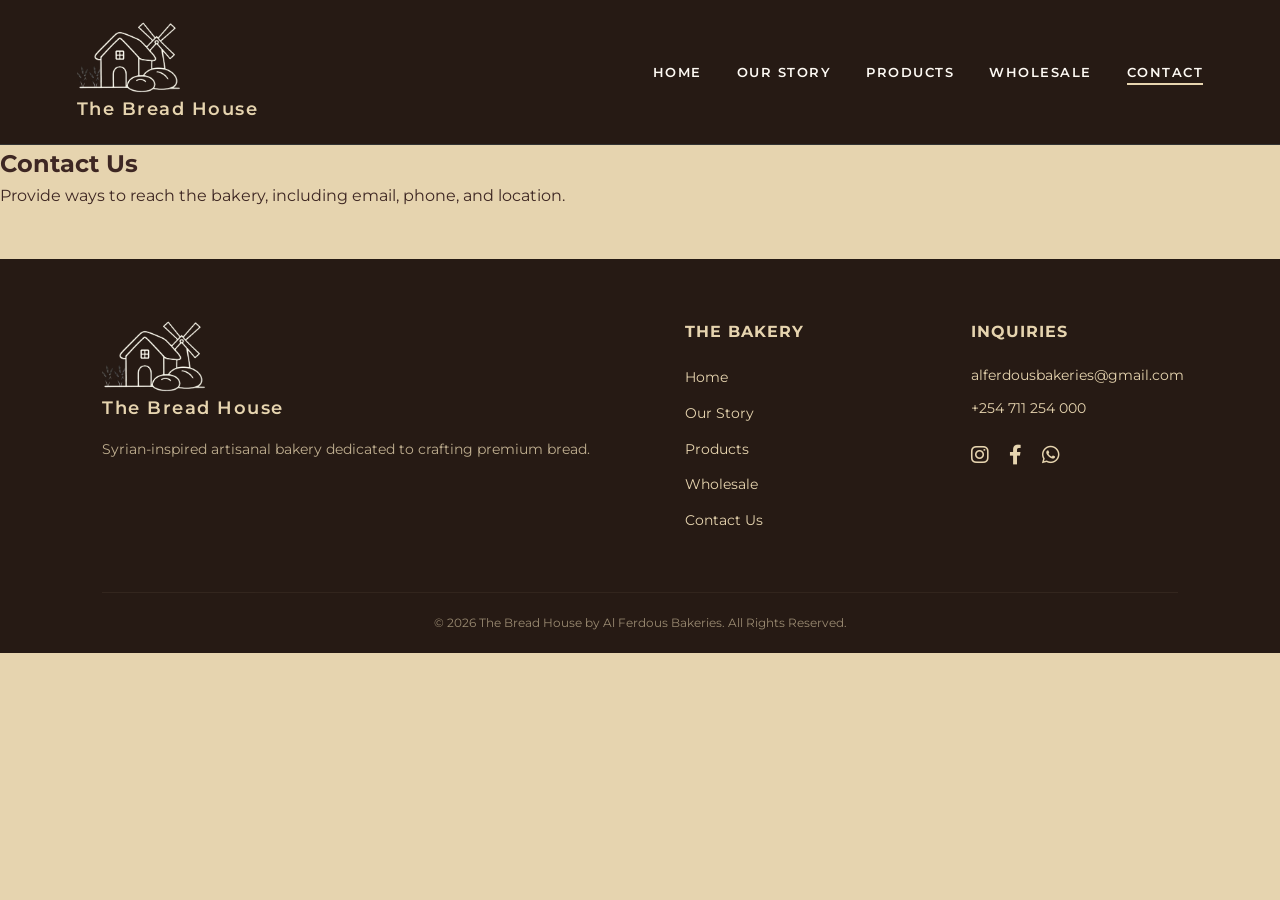
==== contact.html @ 0fb6fc6d "added the other pages" ====
<!DOCTYPE html>
<html lang="en">
<head>
    <meta charset="UTF-8">
    <meta name="viewport" content="width=device-width, initial-scale=1.0">
    <title>The Bread House | Contact</title>
    <link rel="icon" type="image/png" href="img/main-logo.png">
    <link rel="stylesheet" href="https://cdnjs.cloudflare.com/ajax/libs/font-awesome/6.0.0/css/all.min.css">
    <link rel="stylesheet" href="style.css">
</head>
<body>

    <header>
        <nav class="navbar">
            <a href="index.html" class="logo-link">
            <div class="logo-container">
                <img src="img/main-logo.png" alt="The Bread House Logo">
                <span class="brand-title">The Bread House</span>
            </div>
            </a>
            <ul class="nav-links">
                <li><a href="index.html">Home</a></li>
                <li><a href="story.html">Our Story</a></li>
                <li><a href="products.html">Products</a></li>
                <li><a href="wholesale.html">Wholesale</a></li>
                <li><a href="contact.html" class="active">Contact</a></li>
            </ul>
        </nav>
    </header>

    <main>
        <section class="page-hero">
            <h1>Contact Us</h1>
            <p>Provide ways to reach the bakery, including email, phone, and location.</p>
        </section>
    </main>

<footer>
    <div class="footer-container">
        <div class="footer-brand">
            <a href="index.html" class="logo-link">
                <div class="logo-container">
                    <img src="img/main-logo.png" alt="The Bread House Logo">
                    <span class="brand-title">The Bread House</span>
                </div>
            </a>
            <p>Syrian-inspired artisanal bakery dedicated to crafting premium bread.</p>
        </div>

       <div class="footer-right-group">
            <div class="footer-links">
                <h4>The Bakery</h4>
                <ul>
                    <li><a href="index.html">Home</a></li>
                    <li><a href="story.html">Our Story</a></li>
                    <li><a href="products.html">Products</a></li>
                    <li><a href="wholesale.html">Wholesale</a></li>
                    <li><a href="contact.html">Contact Us</a></li>
                </ul>
            </div>


        <div class="footer-contact">
                <h4>Inquiries</h4>
                <p><a href="mailto:alferdousbakeries@gmail.com" class="footer-link">alferdousbakeries@gmail.com</a></p>
                <p><a href="tel:+254711254000" class="footer-link">+254 711 254 000</a></p>
                
                <div class="social-icons">
                    <a href="#" class="social-icon"><i class="fab fa-instagram"></i></a>
                    <a href="#" class="social-icon"><i class="fab fa-facebook-f"></i></a>
                    <a href="https://wa.me/254711254000" class="social-icon"><i class="fab fa-whatsapp"></i></a>
                </div>
        </div>
</div>
    </div>
    <div class="footer-bottom">
        <p>&copy; 2026 The Bread House by Al Ferdous Bakeries. All Rights Reserved.</p>
    </div>
</footer>
</body>
</html>
---- style.css ----
@font-face {
    font-family: 'Montserrat';
    src: url('fonts/Montserrat-Regular.ttf') format('truetype');
    font-weight: 400;
}

@font-face {
    font-family: 'Montserrat';
    src: url('fonts/Montserrat-SemiBold.ttf') format('truetype');
    font-weight: 600;
}

@font-face {
    font-family: 'Montserrat';
    src: url('fonts/Montserrat-Bold.ttf') format('truetype');
    font-weight: 700;
}
* {
    margin: 0;
    padding: 0;
    box-sizing: border-box;
}

body {
    font-family: 'Montserrat', sans-serif;
    /* Light beige background from the profile  */
    background-color: #e6d4af; 
    /* Deep brown text for a premium look */
    color: #3E2723; 
    line-height: 1.6;
}


header {
    background-color: #261a14; 
    border-bottom: 1px solid #333; 
    position: sticky;
    top: 0;
    z-index: 1000;
}
.navbar {
    display: flex;
    justify-content: space-between;
    align-items: center;
    padding: 20px 6%; /* Added more padding for a "premium" feel */
    max-width: 1400px;
    margin: 0 auto;
}


.logo-container img {
    height: 75px;
    width: auto;
    display: block;
}
.logo-link {
    text-decoration: none;
}

.brand-title {
    color: #e6d4af; /* Using your accurate beige color */
    font-family: 'Montserrat', sans-serif;
    font-weight: 600;
    font-size: 18px;
    letter-spacing: 1.5px;
    text-decoration: none;
}

.nav-links {
    list-style: none;
    display: flex;
    gap: 35px; /* Wide gap between links */
}

.nav-links a {
    text-decoration: none;
    /* Changed to light beige for contrast against the dark brown */
    color: #FDF9F3; 
    font-size: 12.5px;
    font-weight: 600; 
    text-transform: uppercase;
    letter-spacing: 1.5px;
    transition: all 0.3s ease;
    position: relative;
}

.nav-links a:hover {
    color: #e6d4af; 
}
.nav-links a.active::after {
    content: '';
    position: absolute;
    width: 100%;
    height: 2px;
    background-color: #e6d4af;
    bottom: -5px;
    left: 0;
}

footer {
    background-color: #261a14; 
    color: #e6d4af; 
    padding: 60px 8% 20px;
    margin-top: 50px;
}

.footer-container {
    display: flex;
    justify-content: space-between;
    flex-wrap: wrap;
    gap: 40px;
    max-width: 1400px;
    margin: 0 auto;
}

.footer-brand {
    flex: 1;
    min-width: 250px;
}

.footer-brand p {
    margin-top: 15px;
    font-size: 14px;
    opacity: 0.8;
}

.footer-links, .footer-contact {
    flex: 1;
    min-width: 200px;
}

.footer-links h4, .footer-contact h4 {
    margin-bottom: 20px;
    text-transform: uppercase;
    letter-spacing: 1px;
    font-size: 16px;
}

.footer-links ul {
    list-style: none;
}

.footer-links li {
    margin-bottom: 10px;
}

.footer-links a {
    color: #e6d4af;
    text-decoration: none;
    font-size: 14px;
    transition: color 0.3s ease;
}

.footer-links a:hover {
    color: #ffffff;
}

.footer-contact p {
    font-size: 14px;
    margin-bottom: 10px;
}

.footer-bottom {
    text-align: center;
    margin-top: 50px;
    padding-top: 20px;
    border-top: 1px solid rgba(230, 212, 175, 0.1);
    font-size: 12px;
    opacity: 0.6;
}
.footer-link {
    color: #e6d4af;
    text-decoration: none;
    transition: opacity 0.3s ease;
}

.footer-link:hover {
    opacity: 0.7;
}
.social-icons {
    display: flex;
    flex-direction: row; /* Vertical list looks cleaner in this footer */
    gap: 10px;
}

/* Footer Layout */
.footer-container {
    display: flex;
    justify-content: space-between; /* Pushes brand left and group right */
    align-items: flex-start;
    max-width: 1400px;
    margin: 0 auto;
}

.footer-right-group {
    display: flex;
    gap: 80px; /* Space between Bakery links and Inquiries */
    text-align: left;
}

/* The Hover Slide Effect for Bakery Links */
.footer-links li a {
    display: inline-block; /* Required for transform to work */
    transition: all 0.3s ease;
    color: #e6d4af;
    text-decoration: none;
}

.footer-links li a:hover {
    color: #ffffff;
    transform: translateX(8px); /* The posh slide effect */
}

/* Social Icons Styling */
.social-icons {
    display: flex;
    gap: 20px;
    margin-top: 20px;
}

.social-icon {
    color: #e6d4af;
    font-size: 20px; /* Makes icons look premium */
    transition: transform 0.3s ease, color 0.3s ease;
}

.social-icon:hover {
    color: #ffffff;
    transform: translateY(-5px); /* Icons pop upward slightly */
}

/* Remove default link styles for brand */
.logo-link {
    text-decoration: none;
}
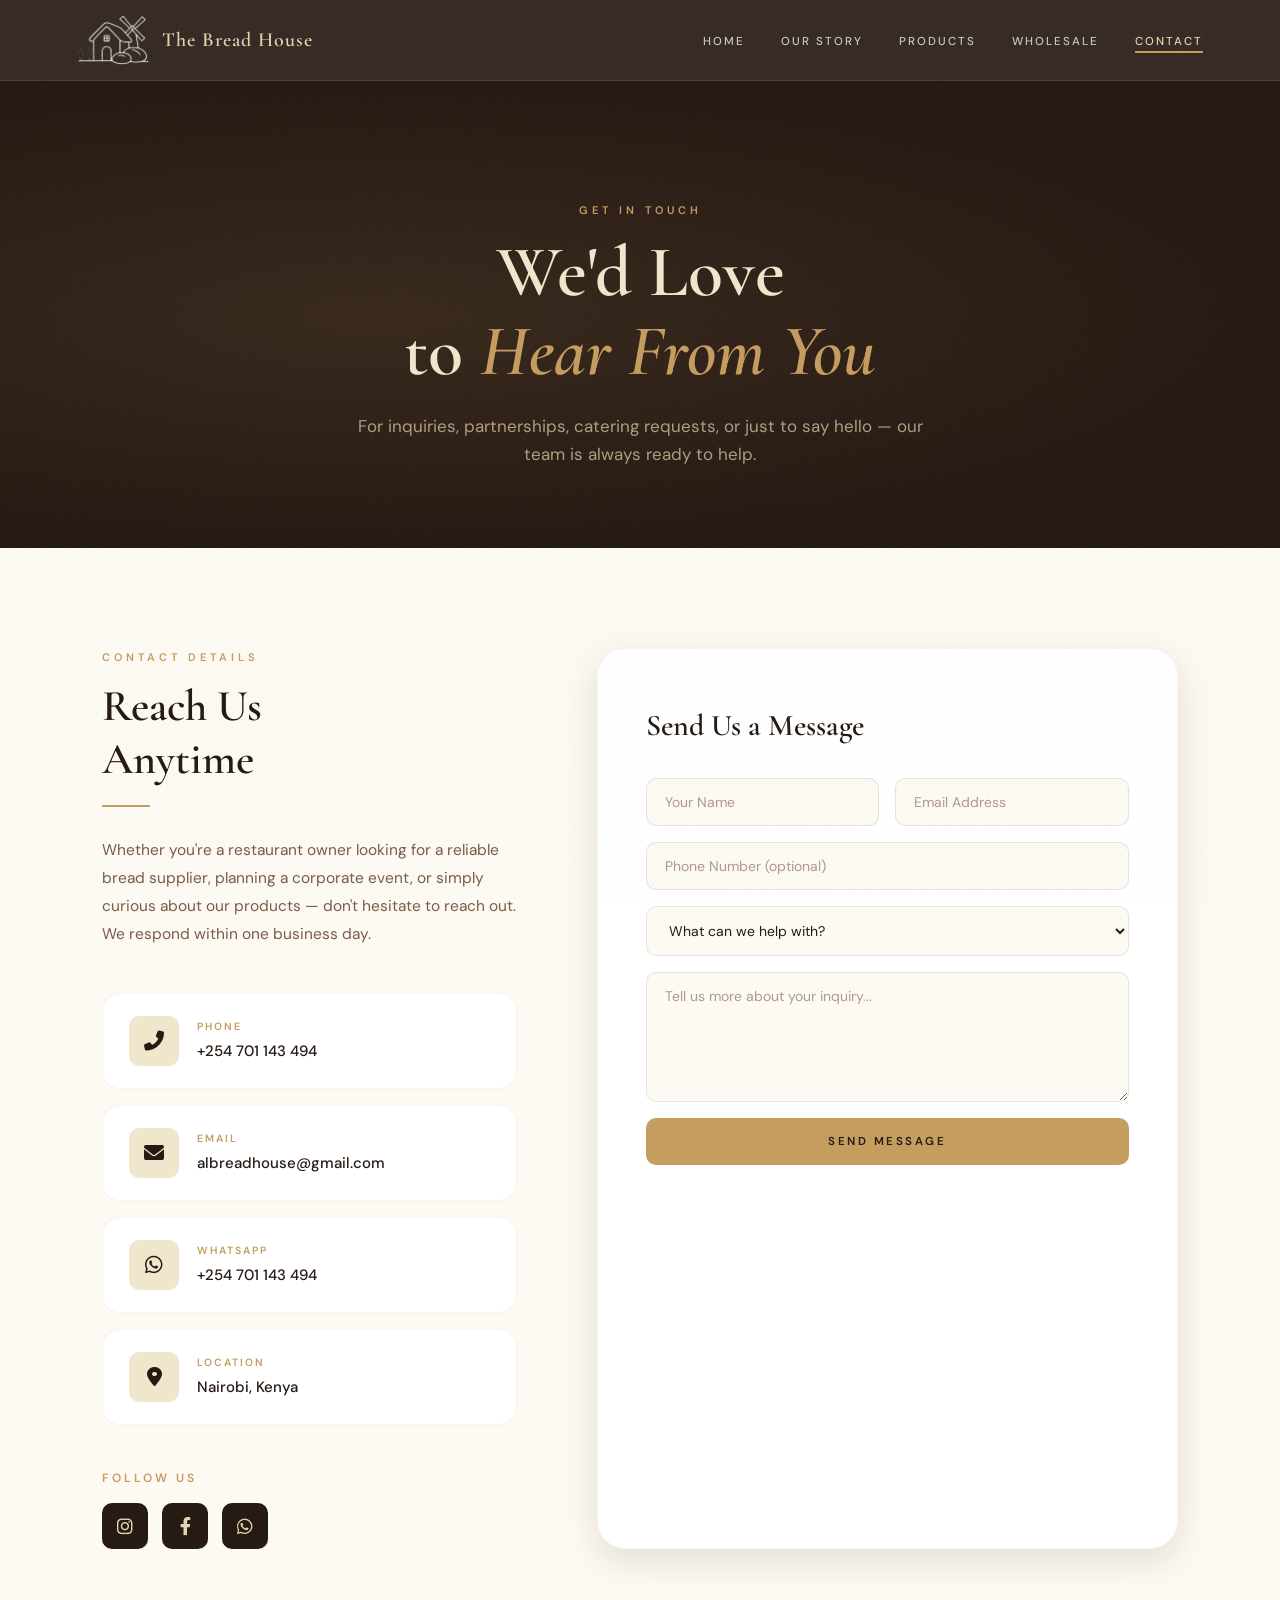
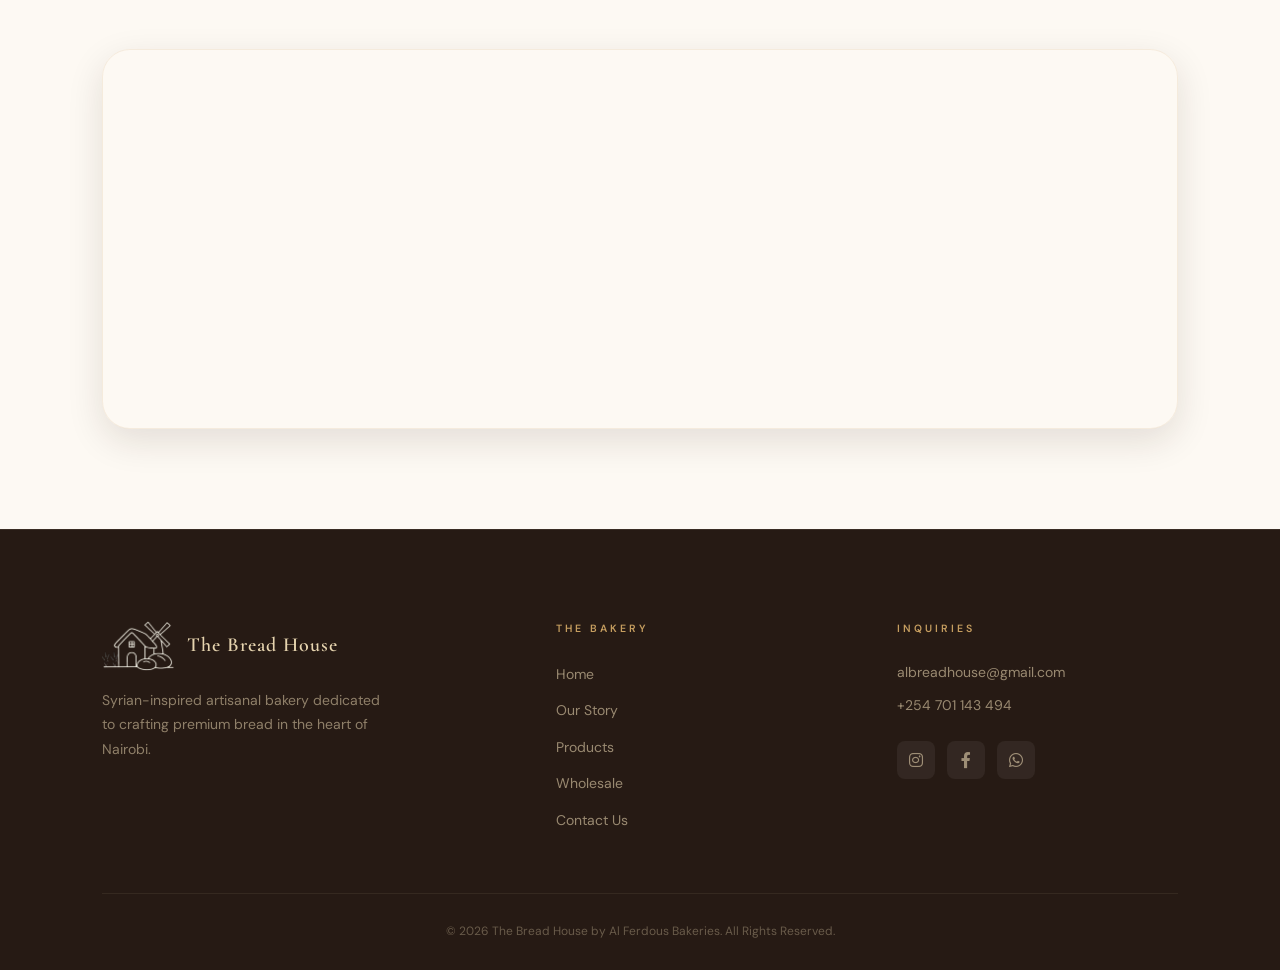
==== commit 8ab7bcae: "changed whole design of the project" ====
--- a/contact.html
+++ b/contact.html
@@ -1,81 +1,188 @@
 <!DOCTYPE html>
 <html lang="en">
 <head>
-    <meta charset="UTF-8">
-    <meta name="viewport" content="width=device-width, initial-scale=1.0">
-    <title>The Bread House | Contact</title>
-    <link rel="icon" type="image/png" href="img/main-logo.png">
-    <link rel="stylesheet" href="https://cdnjs.cloudflare.com/ajax/libs/font-awesome/6.0.0/css/all.min.css">
-    <link rel="stylesheet" href="style.css">
+  <meta charset="UTF-8">
+  <meta name="viewport" content="width=device-width, initial-scale=1.0">
+  <title>The Bread House | Contact</title>
+  <link rel="icon" type="image/png" href="img/main-logo.png">
+  <link rel="stylesheet" href="https://cdnjs.cloudflare.com/ajax/libs/font-awesome/6.0.0/css/all.min.css">
+  <link rel="stylesheet" href="style.css">
 </head>
 <body>
 
-    <header>
-        <nav class="navbar">
-            <a href="index.html" class="logo-link">
-            <div class="logo-container">
-                <img src="img/main-logo.png" alt="The Bread House Logo">
-                <span class="brand-title">The Bread House</span>
-            </div>
-            </a>
-            <ul class="nav-links">
-                <li><a href="index.html">Home</a></li>
-                <li><a href="story.html">Our Story</a></li>
-                <li><a href="products.html">Products</a></li>
-                <li><a href="wholesale.html">Wholesale</a></li>
-                <li><a href="contact.html" class="active">Contact</a></li>
-            </ul>
-        </nav>
-    </header>
+<header>
+  <nav class="navbar">
+    <a href="index.html" class="logo-link">
+      <div class="logo-container">
+        <img src="img/main-logo.png" alt="The Bread House Logo">
+        <span class="brand-title">The Bread House</span>
+      </div>
+    </a>
+    <ul class="nav-links">
+      <li><a href="index.html">Home</a></li>
+      <li><a href="story.html">Our Story</a></li>
+      <li><a href="products.html">Products</a></li>
+      <li><a href="wholesale.html">Wholesale</a></li>
+      <li><a href="contact.html" class="active">Contact</a></li>
+    </ul>
+    <button class="hamburger" id="hamburger" aria-label="Menu">
+      <span></span><span></span><span></span>
+    </button>
+  </nav>
+  <nav class="mobile-nav" id="mobileNav">
+    <a href="index.html">Home</a>
+    <a href="story.html">Our Story</a>
+    <a href="products.html">Products</a>
+    <a href="wholesale.html">Wholesale</a>
+    <a href="contact.html">Contact</a>
+  </nav>
+</header>
 
-    <main>
-        <section class="page-hero">
-            <h1>Contact Us</h1>
-            <p>Provide ways to reach the bakery, including email, phone, and location.</p>
-        </section>
-    </main>
+<main>
+
+<!-- HERO -->
+<section class="page-hero">
+  <span class="label">Get in Touch</span>
+  <h1>We'd Love<br>to <em style="font-style:italic; color:var(--gold);">Hear From You</em></h1>
+  <p>For inquiries, partnerships, catering requests, or just to say hello — our team is always ready to help.</p>
+</section>
+
+<!-- CONTACT GRID -->
+<section class="contact-grid">
+  <div class="contact-grid-inner">
+
+    <!-- LEFT: Info -->
+    <div class="contact-info">
+      <span class="label">Contact Details</span>
+      <h2 class="section-heading" style="font-size:clamp(32px,4vw,44px);">Reach Us<br>Anytime</h2>
+      <div class="divider"></div>
+      <p>Whether you're a restaurant owner looking for a reliable bread supplier, planning a corporate event, or simply curious about our products — don't hesitate to reach out. We respond within one business day.</p>
+
+      <div class="contact-cards">
+        <a href="tel:+254701143494" class="contact-card">
+          <div class="contact-card-icon"><i class="fas fa-phone-alt"></i></div>
+          <div class="contact-card-info">
+            <span>Phone</span>
+            <strong>+254 701 143 494</strong>
+          </div>
+        </a>
+        <a href="mailto:albreadhouse@gmail.com" class="contact-card">
+          <div class="contact-card-icon"><i class="fas fa-envelope"></i></div>
+          <div class="contact-card-info">
+            <span>Email</span>
+            <strong>albreadhouse@gmail.com</strong>
+          </div>
+        </a>
+        <a href="https://wa.me/254701143494" class="contact-card" target="_blank" rel="noopener">
+          <div class="contact-card-icon"><i class="fab fa-whatsapp"></i></div>
+          <div class="contact-card-info">
+            <span>WhatsApp</span>
+            <strong>+254 701 143 494</strong>
+          </div>
+        </a>
+        <div class="contact-card" style="cursor:default;">
+          <div class="contact-card-icon"><i class="fas fa-map-marker-alt"></i></div>
+          <div class="contact-card-info">
+            <span>Location</span>
+            <strong>Nairobi, Kenya</strong>
+          </div>
+        </div>
+      </div>
+
+      <div>
+        <p style="font-size:12px; text-transform:uppercase; letter-spacing:3px; color:var(--gold); font-weight:600; margin-bottom:14px;">Follow Us</p>
+        <div class="social-row">
+          <a href="#" class="social-btn" aria-label="Instagram"><i class="fab fa-instagram"></i></a>
+          <a href="#" class="social-btn" aria-label="Facebook"><i class="fab fa-facebook-f"></i></a>
+          <a href="https://wa.me/254701143494" class="social-btn" aria-label="WhatsApp"><i class="fab fa-whatsapp"></i></a>
+        </div>
+      </div>
+    </div>
+
+    <!-- RIGHT: Form -->
+    <div class="contact-form-wrap">
+      <h3>Send Us a Message</h3>
+      <form class="contact-form" onsubmit="return false;">
+        <div class="form-row">
+          <input type="text" placeholder="Your Name" required>
+          <input type="email" placeholder="Email Address" required>
+        </div>
+        <input type="tel" placeholder="Phone Number (optional)">
+        <select>
+          <option value="" disabled selected>What can we help with?</option>
+          <option>General Inquiry</option>
+          <option>Wholesale / B2B Partnership</option>
+          <option>Catering / Events</option>
+          <option>Product Information</option>
+          <option>Other</option>
+        </select>
+        <textarea placeholder="Tell us more about your inquiry..." rows="5" required></textarea>
+        <button type="submit" class="btn-primary">Send Message</button>
+      </form>
+    </div>
+
+  </div>
+</section>
+
+<!-- MAP -->
+<div class="contact-map">
+  <div class="map-wrap">
+    <iframe
+      src="https://www.google.com/maps/embed?pb=!1m18!1m12!1m3!1d255282.3588616638!2d36.6821827!3d-1.3031929!2m3!1f0!2f0!3f0!3m2!1i1024!2i768!4f13.1!3m3!1m2!1s0x182f1172d84d49a7%3A0xf7cf0254b297924c!2sNairobi%2C%20Kenya!5e0!3m2!1sen!2ske!4v1700000000000"
+      width="100%" height="100%" style="border:0;" allowfullscreen="" loading="lazy"
+      referrerpolicy="no-referrer-when-downgrade" title="Nairobi, Kenya map">
+    </iframe>
+  </div>
+</div>
+
+</main>
 
 <footer>
-    <div class="footer-container">
-        <div class="footer-brand">
-            <a href="index.html" class="logo-link">
-                <div class="logo-container">
-                    <img src="img/main-logo.png" alt="The Bread House Logo">
-                    <span class="brand-title">The Bread House</span>
-                </div>
-            </a>
-            <p>Syrian-inspired artisanal bakery dedicated to crafting premium bread.</p>
+  <div class="footer-container">
+    <div class="footer-brand">
+      <a href="index.html" class="logo-link">
+        <div class="logo-container">
+          <img src="img/main-logo.png" alt="The Bread House Logo">
+          <span class="brand-title">The Bread House</span>
         </div>
+      </a>
+      <p>Syrian-inspired artisanal bakery dedicated to crafting premium bread in the heart of Nairobi.</p>
+    </div>
+    <div class="footer-col">
+      <h4>The Bakery</h4>
+      <ul>
+        <li><a href="index.html">Home</a></li>
+        <li><a href="story.html">Our Story</a></li>
+        <li><a href="products.html">Products</a></li>
+        <li><a href="wholesale.html">Wholesale</a></li>
+        <li><a href="contact.html">Contact Us</a></li>
+      </ul>
+    </div>
+    <div class="footer-col">
+      <h4>Inquiries</h4>
+      <div class="footer-contact-item">
+        <a href="mailto:albreadhouse@gmail.com">albreadhouse@gmail.com</a>
+        <a href="tel:+254701143494">+254 701 143 494</a>
+      </div>
+      <div class="footer-social">
+        <a href="#" aria-label="Instagram"><i class="fab fa-instagram"></i></a>
+        <a href="#" aria-label="Facebook"><i class="fab fa-facebook-f"></i></a>
+        <a href="https://wa.me/254701143494" aria-label="WhatsApp"><i class="fab fa-whatsapp"></i></a>
+      </div>
+    </div>
+  </div>
+  <div class="footer-bottom">
+    <p>&copy; 2026 The Bread House by Al Ferdous Bakeries. All Rights Reserved.</p>
+  </div>
+</footer>
 
-       <div class="footer-right-group">
-            <div class="footer-links">
-                <h4>The Bakery</h4>
-                <ul>
-                    <li><a href="index.html">Home</a></li>
-                    <li><a href="story.html">Our Story</a></li>
-                    <li><a href="products.html">Products</a></li>
-                    <li><a href="wholesale.html">Wholesale</a></li>
-                    <li><a href="contact.html">Contact Us</a></li>
-                </ul>
-            </div>
-
-
-        <div class="footer-contact">
-                <h4>Inquiries</h4>
-                <p><a href="mailto:alferdousbakeries@gmail.com" class="footer-link">alferdousbakeries@gmail.com</a></p>
-                <p><a href="tel:+254711254000" class="footer-link">+254 711 254 000</a></p>
-                
-                <div class="social-icons">
-                    <a href="#" class="social-icon"><i class="fab fa-instagram"></i></a>
-                    <a href="#" class="social-icon"><i class="fab fa-facebook-f"></i></a>
-                    <a href="https://wa.me/254711254000" class="social-icon"><i class="fab fa-whatsapp"></i></a>
-                </div>
-        </div>
-</div>
-    </div>
-    <div class="footer-bottom">
-        <p>&copy; 2026 The Bread House by Al Ferdous Bakeries. All Rights Reserved.</p>
-    </div>
-</footer>
+<script>
+  const hamburger = document.getElementById('hamburger');
+  const mobileNav = document.getElementById('mobileNav');
+  hamburger.addEventListener('click', () => {
+    hamburger.classList.toggle('open');
+    mobileNav.classList.toggle('open');
+  });
+</script>
 </body>
-</html>
+</html>
--- a/style.css
+++ b/style.css
@@ -1,235 +1,1470 @@
- @font-face {
-    font-family: 'Montserrat';
-    src: url('fonts/Montserrat-Regular.ttf') format('truetype');
-    font-weight: 400;
-}
-
-@font-face {
-    font-family: 'Montserrat';
-    src: url('fonts/Montserrat-SemiBold.ttf') format('truetype');
-    font-weight: 600;
-}
-
-@font-face {
-    font-family: 'Montserrat';
-    src: url('fonts/Montserrat-Bold.ttf') format('truetype');
-    font-weight: 700;
-}
-* {
-    margin: 0;
-    padding: 0;
-    box-sizing: border-box;
-}
+/* ============================================================
+   THE BREAD HOUSE — DESIGN SYSTEM v2
+   Cormorant Garamond × DM Sans | Syrian Artisan Luxury
+   ============================================================ */
+
+@import url('https://fonts.googleapis.com/css2?family=Cormorant+Garamond:ital,wght@0,300;0,400;0,600;0,700;1,300;1,400;1,600&family=DM+Sans:opsz,wght@9..40,300;9..40,400;9..40,500;9..40,600&display=swap');
+
+/* ── Variables ── */
+:root {
+  --brown:        #261a14;
+  --brown-mid:    #3d2a21;
+  --brown-light:  #5a3e30;
+  --beige:        #e6d4af;
+  --beige-light:  #f0e6cc;
+  --gold:         #c59d5f;
+  --gold-light:   #d9b87a;
+  --cream:        #fdf9f3;
+  --white:        #ffffff;
+  --muted:        #7a5c48;
+
+  --display:  'Cormorant Garamond', Georgia, serif;
+  --body:     'DM Sans', system-ui, sans-serif;
+
+  --r-sm: 10px;
+  --r-md: 18px;
+  --r-lg: 28px;
+  --r-xl: 40px;
+
+  --shadow-sm: 0 4px 14px rgba(38,26,20,.08);
+  --shadow-md: 0 12px 36px rgba(38,26,20,.12);
+  --shadow-lg: 0 28px 60px rgba(38,26,20,.18);
+
+  --ease: cubic-bezier(.25,.46,.45,.94);
+}
+
+/* ── Reset ── */
+*, *::before, *::after { margin:0; padding:0; box-sizing:border-box; }
+html { scroll-behavior:smooth; }
 
 body {
-    font-family: 'Montserrat', sans-serif;
-    /* Light beige background from the profile  */
-    background-color: #e6d4af; 
-    /* Deep brown text for a premium look */
-    color: #3E2723; 
-    line-height: 1.6;
-}
-
-
+  font-family: var(--body);
+  background: var(--cream);
+  color: var(--brown);
+  line-height: 1.65;
+  overflow-x: hidden;
+}
+
+img { display:block; max-width:100%; }
+a  { text-decoration:none; color:inherit; }
+ul { list-style:none; }
+
+.container {
+  width: min(1240px, 92%);
+  margin: 0 auto;
+}
+
+/* ── Grain overlay (luxury texture) ── */
+body::after {
+  content:'';
+  position:fixed; inset:0;
+  background-image: url("data:image/svg+xml,%3Csvg viewBox='0 0 256 256' xmlns='http://www.w3.org/2000/svg'%3E%3Cfilter id='noise'%3E%3CfeTurbulence type='fractalNoise' baseFrequency='0.9' numOctaves='4' stitchTiles='stitch'/%3E%3C/filter%3E%3Crect width='100%25' height='100%25' filter='url(%23noise)' opacity='0.04'/%3E%3C/svg%3E");
+  pointer-events:none;
+  z-index:9999;
+  opacity:.35;
+}
+
+/* ─────────────────────────────────────────
+   NAVBAR
+───────────────────────────────────────── */
 header {
-    background-color: #261a14; 
-    border-bottom: 1px solid #333; 
-    position: sticky;
-    top: 0;
-    z-index: 1000;
-}
+  position: sticky;
+  top: 0;
+  z-index: 1000;
+  background: rgba(38,26,20,.92);
+  backdrop-filter: blur(16px);
+  -webkit-backdrop-filter: blur(16px);
+  border-bottom: 1px solid rgba(230,212,175,.12);
+}
+
 .navbar {
-    display: flex;
-    justify-content: space-between;
-    align-items: center;
-    padding: 20px 6%; /* Added more padding for a "premium" feel */
-    max-width: 1400px;
-    margin: 0 auto;
-}
-
-
-.logo-container img {
-    height: 75px;
-    width: auto;
-    display: block;
-}
-.logo-link {
-    text-decoration: none;
-}
+  display: flex;
+  align-items: center;
+  justify-content: space-between;
+  padding: 0 6%;
+  height: 80px;
+  max-width: 1400px;
+  margin: 0 auto;
+}
+
+.logo-link { display:flex; align-items:center; gap:12px; }
+.logo-container {
+  display: flex;
+  align-items: center;
+  gap: 12px;
+}
+.logo-container img { height:52px; width:auto; }
 
 .brand-title {
-    color: #e6d4af; /* Using your accurate beige color */
-    font-family: 'Montserrat', sans-serif;
-    font-weight: 600;
-    font-size: 18px;
-    letter-spacing: 1.5px;
-    text-decoration: none;
+  font-family: var(--display);
+  font-weight: 600;
+  font-size: 20px;
+  letter-spacing: 1px;
+  color: var(--beige);
 }
 
 .nav-links {
-    list-style: none;
-    display: flex;
-    gap: 35px; /* Wide gap between links */
+  display: flex;
+  align-items: center;
+  gap: 36px;
 }
 
 .nav-links a {
-    text-decoration: none;
-    /* Changed to light beige for contrast against the dark brown */
-    color: #FDF9F3; 
-    font-size: 12.5px;
-    font-weight: 600; 
-    text-transform: uppercase;
-    letter-spacing: 1.5px;
-    transition: all 0.3s ease;
-    position: relative;
-}
-
-.nav-links a:hover {
-    color: #e6d4af; 
-}
-.nav-links a.active::after {
-    content: '';
-    position: absolute;
-    width: 100%;
-    height: 2px;
-    background-color: #e6d4af;
-    bottom: -5px;
-    left: 0;
-}
-
+  font-family: var(--body);
+  font-size: 11.5px;
+  font-weight: 500;
+  text-transform: uppercase;
+  letter-spacing: 2px;
+  color: rgba(253,249,243,.75);
+  position: relative;
+  transition: color .3s var(--ease);
+}
+.nav-links a::after {
+  content:'';
+  position:absolute;
+  bottom:-4px; left:0;
+  width:0; height:1.5px;
+  background: var(--gold);
+  transition: width .35s var(--ease);
+}
+.nav-links a:hover        { color: var(--beige); }
+.nav-links a:hover::after { width:100%; }
+.nav-links a.active       { color: var(--beige); }
+.nav-links a.active::after{ width:100%; }
+
+/* Hamburger */
+.hamburger {
+  display: none;
+  flex-direction: column;
+  gap: 5px;
+  cursor: pointer;
+  padding: 8px;
+  background: none;
+  border: none;
+}
+.hamburger span {
+  display: block;
+  width: 24px; height: 2px;
+  background: var(--beige);
+  transition: all .3s var(--ease);
+  transform-origin: center;
+}
+.hamburger.open span:nth-child(1) { transform: translateY(7px) rotate(45deg); }
+.hamburger.open span:nth-child(2) { opacity:0; }
+.hamburger.open span:nth-child(3) { transform: translateY(-7px) rotate(-45deg); }
+
+/* Mobile nav drawer */
+.mobile-nav {
+  display: none;
+  position: fixed;
+  top: 80px; left:0; right:0;
+  background: var(--brown);
+  padding: 30px 8%;
+  border-top: 1px solid rgba(230,212,175,.1);
+  z-index: 999;
+  flex-direction: column;
+  gap: 20px;
+}
+.mobile-nav.open { display:flex; }
+.mobile-nav a {
+  font-size: 13px;
+  font-weight: 500;
+  text-transform: uppercase;
+  letter-spacing: 2.5px;
+  color: rgba(253,249,243,.75);
+  padding: 10px 0;
+  border-bottom: 1px solid rgba(230,212,175,.08);
+  transition: color .3s;
+}
+.mobile-nav a:hover { color: var(--beige); }
+
+/* ─────────────────────────────────────────
+   BUTTONS
+───────────────────────────────────────── */
+.btn-primary, .btn-secondary {
+  display: inline-block;
+  font-family: var(--body);
+  font-size: 11.5px;
+  font-weight: 600;
+  text-transform: uppercase;
+  letter-spacing: 2.5px;
+  padding: 16px 38px;
+  border-radius: 2px;
+  transition: all .35s var(--ease);
+  cursor: pointer;
+  border: none;
+}
+
+.btn-primary {
+  background: var(--gold);
+  color: var(--brown);
+}
+.btn-primary:hover {
+  background: var(--gold-light);
+  transform: translateY(-2px);
+  box-shadow: 0 8px 24px rgba(197,157,95,.35);
+}
+
+.btn-secondary {
+  background: transparent;
+  border: 1.5px solid var(--beige);
+  color: var(--beige);
+}
+.btn-secondary:hover {
+  background: var(--beige);
+  color: var(--brown);
+  transform: translateY(-2px);
+}
+
+/* ─────────────────────────────────────────
+   SECTION LABELS
+───────────────────────────────────────── */
+.label {
+  display: inline-block;
+  font-size: 11px;
+  font-weight: 600;
+  text-transform: uppercase;
+  letter-spacing: 4px;
+  color: var(--gold);
+  margin-bottom: 14px;
+}
+
+.section-heading {
+  font-family: var(--display);
+  font-size: clamp(36px,5vw,56px);
+  font-weight: 600;
+  line-height: 1.1;
+  color: var(--brown);
+}
+
+.section-heading.light { color: var(--beige-light); }
+
+.divider {
+  width: 48px; height: 2px;
+  background: var(--gold);
+  margin: 20px 0 30px;
+}
+.divider.center { margin-left:auto; margin-right:auto; }
+
+/* ─────────────────────────────────────────
+   HOME HERO
+───────────────────────────────────────── */
+.hero {
+  position: relative;
+  height: 92vh;
+  min-height: 600px;
+  background: url('img/artisanal_hand_shaped_bread.jpg') center/cover no-repeat;
+  display: flex;
+  align-items: center;
+  justify-content: center;
+  color: var(--cream);
+  text-align: center;
+  overflow: hidden;
+}
+
+.hero::before {
+  content:'';
+  position:absolute; inset:0;
+  background: linear-gradient(
+    160deg,
+    rgba(38,26,20,.72) 0%,
+    rgba(38,26,20,.45) 60%,
+    rgba(38,26,20,.7) 100%
+  );
+}
+
+.hero-content {
+  position: relative;
+  z-index: 2;
+  max-width: 860px;
+  padding: 0 24px;
+}
+
+.hero-eyebrow {
+  display: inline-block;
+  font-size: 11px;
+  font-weight: 600;
+  text-transform: uppercase;
+  letter-spacing: 5px;
+  color: var(--gold);
+  margin-bottom: 22px;
+  opacity: .9;
+}
+
+.hero h1 {
+  font-family: var(--display);
+  font-size: clamp(48px,9vw,88px);
+  font-weight: 600;
+  line-height: 1.0;
+  margin-bottom: 24px;
+  letter-spacing: -1px;
+}
+.hero h1 em {
+  font-style: italic;
+  color: var(--beige);
+}
+
+.hero p {
+  font-size: 17px;
+  font-weight: 300;
+  max-width: 520px;
+  margin: 0 auto 42px;
+  opacity: .88;
+  line-height: 1.7;
+}
+
+.hero-btns {
+  display: flex;
+  gap: 16px;
+  justify-content: center;
+  flex-wrap: wrap;
+}
+
+/* ─────────────────────────────────────────
+   PAGE HERO (inner pages)
+───────────────────────────────────────── */
+.page-hero {
+  background: var(--brown);
+  padding: 120px 8% 80px;
+  text-align: center;
+  position: relative;
+  overflow: hidden;
+}
+.page-hero::before {
+  content:'';
+  position:absolute; inset:0;
+  background: radial-gradient(ellipse at 30% 50%, rgba(197,157,95,.12) 0%, transparent 70%);
+}
+.page-hero .label { display:block; }
+.page-hero h1 {
+  font-family: var(--display);
+  font-size: clamp(40px,7vw,72px);
+  font-weight: 600;
+  color: var(--beige-light);
+  line-height: 1.1;
+  margin: 12px 0 20px;
+  position: relative;
+}
+.page-hero p {
+  font-size: 17px;
+  color: rgba(230,212,175,.7);
+  max-width: 580px;
+  margin: 0 auto;
+  position: relative;
+}
+
+/* ─────────────────────────────────────────
+   VIRTUES / COMMITMENTS
+───────────────────────────────────────── */
+.virtues {
+  padding: 110px 8%;
+  background: var(--cream);
+}
+
+.virtues-header {
+  text-align: center;
+  margin-bottom: 70px;
+}
+
+.virtues-grid {
+  display: grid;
+  grid-template-columns: repeat(auto-fit, minmax(280px,1fr));
+  gap: 28px;
+  max-width: 1200px;
+  margin: 0 auto;
+}
+
+.virtue-card {
+  background: var(--white);
+  padding: 48px 40px;
+  border-radius: var(--r-md);
+  border: 1px solid rgba(197,157,95,.15);
+  transition: all .4s var(--ease);
+  position: relative;
+  overflow: hidden;
+}
+.virtue-card::before {
+  content:'';
+  position:absolute;
+  top:0; left:0;
+  width:3px; height:0;
+  background: var(--gold);
+  transition: height .4s var(--ease);
+}
+.virtue-card:hover { transform:translateY(-8px); box-shadow:var(--shadow-md); }
+.virtue-card:hover::before { height:100%; }
+
+.virtue-icon {
+  width: 56px; height: 56px;
+  background: var(--beige-light);
+  border-radius: var(--r-sm);
+  display: flex;
+  align-items: center;
+  justify-content: center;
+  margin-bottom: 24px;
+  font-size: 24px;
+  color: var(--brown);
+  transition: all .4s var(--ease);
+}
+.virtue-card:hover .virtue-icon { background:var(--gold); color:var(--white); }
+
+.virtue-card h3 {
+  font-family: var(--display);
+  font-size: 22px;
+  font-weight: 600;
+  margin-bottom: 12px;
+}
+.virtue-card p {
+  font-size: 14.5px;
+  color: var(--muted);
+  line-height: 1.75;
+}
+
+/* ─────────────────────────────────────────
+   PRODUCTS PREVIEW (Home)
+───────────────────────────────────────── */
+.products-preview {
+  padding: 110px 8%;
+  background: var(--white);
+}
+
+.products-preview-header {
+  display: flex;
+  align-items: flex-end;
+  justify-content: space-between;
+  margin-bottom: 60px;
+  gap: 20px;
+  flex-wrap: wrap;
+}
+
+.product-grid {
+  display: grid;
+  grid-template-columns: repeat(auto-fit, minmax(300px,1fr));
+  gap: 24px;
+  margin-bottom: 52px;
+}
+
+.product-card {
+  background: var(--white);
+  border-radius: var(--r-md);
+  overflow: hidden;
+  border: 1px solid rgba(38,26,20,.07);
+  transition: all .4s var(--ease);
+}
+.product-card:hover { transform:translateY(-8px); box-shadow:var(--shadow-md); }
+
+.product-img {
+  height: 280px;
+  overflow: hidden;
+}
+.product-img img {
+  width:100%; height:100%;
+  object-fit:cover;
+  transition: transform .7s var(--ease);
+}
+.product-card:hover .product-img img { transform:scale(1.08); }
+
+.product-info { padding: 28px 28px 32px; }
+.product-info h3 {
+  font-family: var(--display);
+  font-size: 22px;
+  font-weight: 600;
+  margin-bottom: 8px;
+}
+.product-info p { font-size: 14px; color:var(--muted); margin-bottom:18px; line-height:1.7; }
+
+.link-arrow {
+  display: inline-flex;
+  align-items: center;
+  gap: 8px;
+  font-size: 11.5px;
+  font-weight: 600;
+  text-transform: uppercase;
+  letter-spacing: 2px;
+  color: var(--brown);
+  transition: gap .3s;
+}
+.link-arrow::after { content:'→'; transition: transform .3s; }
+.link-arrow:hover { gap:12px; }
+.link-arrow:hover::after { transform:translateX(4px); }
+
+.view-all-wrap { text-align:center; }
+
+/* ─────────────────────────────────────────
+   WHOLESALE CTA (Home)
+───────────────────────────────────────── */
+.wholesale-cta {
+  background: var(--brown);
+  padding: 110px 8%;
+  position: relative;
+  overflow: hidden;
+}
+.wholesale-cta::before {
+  content:'';
+  position:absolute;
+  right:-200px; top:-200px;
+  width:600px; height:600px;
+  border-radius:50%;
+  background: radial-gradient(circle, rgba(197,157,95,.1) 0%, transparent 70%);
+}
+
+.wholesale-content {
+  display: grid;
+  grid-template-columns: 1fr 1fr;
+  gap: 80px;
+  align-items: center;
+  max-width: 1240px;
+  margin: 0 auto;
+}
+
+.wholesale-text .label { color: var(--gold); }
+
+.wholesale-text h2 {
+  font-family: var(--display);
+  font-size: clamp(36px,4.5vw,52px);
+  font-weight: 600;
+  color: var(--cream);
+  line-height: 1.15;
+  margin-bottom: 22px;
+}
+
+.wholesale-text p {
+  font-size: 16px;
+  color: rgba(230,212,175,.75);
+  margin-bottom: 36px;
+  line-height: 1.75;
+}
+
+.wholesale-features {
+  display: flex;
+  flex-direction: column;
+  gap: 14px;
+  margin-bottom: 44px;
+}
+.wholesale-features li {
+  display: flex;
+  align-items: center;
+  gap: 14px;
+  font-size: 14.5px;
+  font-weight: 500;
+  color: var(--beige);
+}
+.wholesale-features li i {
+  width:22px; height:22px;
+  background: rgba(197,157,95,.2);
+  border-radius:50%;
+  display:flex; align-items:center; justify-content:center;
+  font-size:10px;
+  color: var(--gold);
+  flex-shrink:0;
+}
+
+.wholesale-image img {
+  width:100%; height:520px;
+  object-fit:cover;
+  border-radius: var(--r-lg);
+  filter: grayscale(25%);
+  transition: filter .5s;
+}
+.wholesale-cta:hover .wholesale-image img { filter:grayscale(0%); }
+
+/* ─────────────────────────────────────────
+   STORY PAGE
+───────────────────────────────────────── */
+.story-content {
+  padding: 110px 8%;
+  background: var(--white);
+}
+
+.story-grid {
+  display: grid;
+  grid-template-columns: 1fr 1fr;
+  gap: 90px;
+  align-items: center;
+  max-width: 1200px;
+  margin: 0 auto;
+}
+
+.story-text h2 {
+  font-family: var(--display);
+  font-size: 40px;
+  font-weight: 600;
+  margin-bottom: 28px;
+  line-height: 1.2;
+}
+.story-text p {
+  font-size: 16px;
+  color: var(--muted);
+  margin-bottom: 20px;
+  line-height: 1.8;
+}
+
+.story-image img {
+  width:100%; height:480px;
+  object-fit:cover;
+  border-radius: var(--r-lg);
+  box-shadow: var(--shadow-lg);
+}
+
+/* Mission/Vision */
+.mission-vision {
+  padding: 100px 8%;
+  background: var(--cream);
+}
+
+.mv-grid {
+  display: grid;
+  grid-template-columns: 1fr 1fr;
+  gap: 28px;
+  max-width: 1000px;
+  margin: 60px auto 0;
+}
+
+.mv-card {
+  background: var(--white);
+  border-radius: var(--r-md);
+  padding: 50px 44px;
+  border: 1px solid rgba(197,157,95,.15);
+  position: relative;
+  overflow: hidden;
+}
+.mv-card::after {
+  content:'';
+  position:absolute;
+  bottom:0; left:0; right:0;
+  height:3px;
+  background: linear-gradient(90deg, var(--gold), var(--gold-light));
+}
+
+.mv-card .mv-label {
+  font-size: 10.5px;
+  font-weight: 600;
+  text-transform: uppercase;
+  letter-spacing: 4px;
+  color: var(--gold);
+  margin-bottom: 16px;
+  display:block;
+}
+.mv-card h3 {
+  font-family: var(--display);
+  font-size: 26px;
+  font-weight: 600;
+  margin-bottom: 18px;
+}
+.mv-card p {
+  font-size: 15px;
+  color: var(--muted);
+  line-height: 1.8;
+}
+
+/* Team */
+.team-section {
+  padding: 110px 8%;
+  background: var(--brown);
+  text-align: center;
+}
+
+.team-grid {
+  display: flex;
+  flex-wrap: wrap;
+  justify-content: center;
+  gap: 24px;
+  max-width: 1300px;
+  margin: 60px auto 0;
+}
+
+.team-card {
+  flex: 0 1 calc(33.33% - 24px);
+  min-width: 240px;
+  background: rgba(255,255,255,.04);
+  border: 1px solid rgba(230,212,175,.1);
+  border-radius: var(--r-md);
+  padding: 32px 24px 28px;
+  transition: all .4s var(--ease);
+}
+.team-card:hover {
+  background: rgba(255,255,255,.08);
+  transform: translateY(-6px);
+  border-color: rgba(197,157,95,.3);
+}
+
+.team-img {
+  width: 110px; height: 110px;
+  border-radius: 50%;
+  overflow: hidden;
+  margin: 0 auto 20px;
+  border: 3px solid rgba(197,157,95,.3);
+  transition: border-color .4s;
+}
+.team-img img {
+  width:100%; height:100%;
+  object-fit:cover;
+  object-position:top center;
+  filter: grayscale(60%);
+  transition: filter .5s;
+}
+.team-card:hover .team-img { border-color: var(--gold); }
+.team-card:hover .team-img img { filter:grayscale(0%); }
+
+.team-card h3 {
+  font-family: var(--display);
+  font-size: 22px;
+  font-weight: 600;
+  color: var(--beige-light);
+  margin-bottom: 4px;
+}
+.role {
+  font-size: 10.5px;
+  font-weight: 600;
+  text-transform: uppercase;
+  letter-spacing: 2px;
+  color: var(--gold);
+  display:block;
+  margin-bottom: 14px;
+}
+.team-card p { font-size:13.5px; color:rgba(230,212,175,.6); line-height:1.7; }
+
+/* ─────────────────────────────────────────
+   PRODUCTS PAGE
+───────────────────────────────────────── */
+.products-hero {
+  background: var(--brown);
+  padding: 120px 8% 80px;
+  text-align: center;
+  position: relative;
+  overflow: hidden;
+}
+.products-hero::before {
+  content:'';
+  position:absolute; inset:0;
+  background: radial-gradient(ellipse at 70% 50%, rgba(197,157,95,.1) 0%, transparent 65%);
+}
+.products-hero .label { display:block; position:relative; }
+.products-hero h1 {
+  font-family: var(--display);
+  font-size: clamp(40px,6.5vw,68px);
+  font-weight: 600;
+  color: var(--beige-light);
+  margin: 14px 0 20px;
+  position: relative;
+}
+.products-hero p {
+  font-size: 17px;
+  color: rgba(230,212,175,.7);
+  max-width: 560px;
+  margin: 0 auto;
+  position: relative;
+}
+
+/* Product tabs */
+.products-tabs {
+  background: var(--white);
+  border-bottom: 1px solid rgba(38,26,20,.08);
+  position: sticky;
+  top: 80px;
+  z-index: 100;
+}
+.tabs-inner {
+  display: flex;
+  justify-content: center;
+  gap: 0;
+  max-width: 1240px;
+  margin: 0 auto;
+  padding: 0 5%;
+  overflow-x: auto;
+}
+.tab-btn {
+  font-family: var(--body);
+  font-size: 11.5px;
+  font-weight: 600;
+  text-transform: uppercase;
+  letter-spacing: 2px;
+  color: var(--muted);
+  background: none;
+  border: none;
+  padding: 22px 28px;
+  cursor: pointer;
+  border-bottom: 2.5px solid transparent;
+  transition: all .3s var(--ease);
+  white-space: nowrap;
+}
+.tab-btn:hover   { color:var(--brown); }
+.tab-btn.active  { color:var(--brown); border-bottom-color:var(--gold); }
+
+/* Product gallery sections */
+.product-section {
+  padding: 90px 0;
+}
+.product-section:nth-child(even) { background: var(--cream); }
+.product-section:nth-child(odd)  { background: var(--white); }
+
+.section-intro {
+  text-align: center;
+  margin-bottom: 56px;
+}
+.section-intro .label { display:block; }
+
+.product-category-grid {
+  display: grid;
+  grid-template-columns: repeat(auto-fill, minmax(270px,1fr));
+  gap: 24px;
+}
+
+.product-item {
+  background: var(--white);
+  border-radius: var(--r-md);
+  overflow: hidden;
+  border: 1px solid rgba(38,26,20,.07);
+  transition: all .4s var(--ease);
+}
+.product-section:nth-child(even) .product-item { background: var(--white); }
+.product-item:hover { transform:translateY(-6px); box-shadow:var(--shadow-md); }
+
+.product-img-box {
+  width:100%;
+  aspect-ratio: 4/3;
+  overflow:hidden;
+}
+.product-img-box img {
+  width:100%; height:100%;
+  object-fit:cover;
+  transition: transform .7s var(--ease);
+}
+.product-item:hover .product-img-box img { transform:scale(1.08); }
+
+.product-details {
+  padding: 24px 24px 28px;
+}
+.product-details h3 {
+  font-family: var(--display);
+  font-size: 22px;
+  font-weight: 600;
+  color: var(--brown);
+  margin-bottom: 8px;
+}
+.product-details p {
+  font-size: 14px;
+  color: var(--muted);
+  line-height: 1.7;
+  margin-bottom: 10px;
+}
+.product-price {
+  display: inline-block;
+  font-size: 13px;
+  font-weight: 600;
+  color: var(--brown);
+  background: var(--beige-light);
+  padding: 5px 12px;
+  border-radius: 4px;
+  margin-top: 6px;
+}
+.product-tag {
+  display: inline-block;
+  font-size: 10px;
+  font-weight: 600;
+  text-transform: uppercase;
+  letter-spacing: 2px;
+  color: var(--gold);
+  border: 1px solid rgba(197,157,95,.4);
+  padding: 4px 10px;
+  border-radius: 3px;
+  margin-top: 6px;
+}
+
+/* Catering quote CTA */
+.catering-cta {
+  background: var(--brown);
+  padding: 100px 8%;
+}
+.catering-cta-inner {
+  display: grid;
+  grid-template-columns: 1fr 1fr;
+  gap: 60px;
+  align-items: center;
+  max-width: 1100px;
+  margin: 0 auto;
+  background: rgba(255,255,255,.04);
+  border: 1px solid rgba(230,212,175,.1);
+  border-radius: var(--r-xl);
+  padding: 60px;
+}
+.cta-text .label { color: var(--gold); display:block; }
+.cta-text h2 {
+  font-family: var(--display);
+  font-size: 40px;
+  font-weight: 600;
+  color: var(--cream);
+  margin: 14px 0 18px;
+  line-height: 1.2;
+}
+.cta-text p { font-size: 15px; color: rgba(230,212,175,.7); line-height: 1.75; }
+
+.posh-form {
+  display: flex;
+  flex-direction: column;
+  gap: 14px;
+}
+.posh-form input,
+.posh-form textarea,
+.posh-form select {
+  background: rgba(255,255,255,.06);
+  border: 1px solid rgba(230,212,175,.2);
+  border-radius: var(--r-sm);
+  padding: 14px 18px;
+  color: var(--beige);
+  font-family: var(--body);
+  font-size: 14px;
+  outline: none;
+  transition: border-color .3s;
+}
+.posh-form input::placeholder,
+.posh-form textarea::placeholder { color: rgba(230,212,175,.4); }
+.posh-form input:focus,
+.posh-form textarea:focus { border-color: var(--gold); }
+.posh-form textarea { resize: vertical; min-height: 110px; }
+.posh-form .btn-primary {
+  padding: 16px;
+  font-size: 11.5px;
+  letter-spacing: 2.5px;
+  text-align: center;
+  border-radius: var(--r-sm);
+  cursor: pointer;
+  border: none;
+}
+
+/* ─────────────────────────────────────────
+   WHOLESALE PAGE
+───────────────────────────────────────── */
+.wholesale-hero {
+  background: var(--brown);
+  padding: 130px 8% 90px;
+  position: relative;
+  overflow: hidden;
+}
+.wholesale-hero::before {
+  content:'';
+  position:absolute; inset:0;
+  background: url('img/delivery.jpg') center/cover no-repeat;
+  opacity: .12;
+}
+.wholesale-hero-inner {
+  position: relative;
+  max-width: 700px;
+}
+.wholesale-hero .label { display:block; }
+.wholesale-hero h1 {
+  font-family: var(--display);
+  font-size: clamp(44px,7vw,76px);
+  font-weight: 600;
+  color: var(--cream);
+  line-height: 1.0;
+  margin: 14px 0 24px;
+}
+.wholesale-hero p {
+  font-size: 17px;
+  color: rgba(230,212,175,.75);
+  margin-bottom: 40px;
+  line-height: 1.75;
+  max-width: 560px;
+}
+
+/* Partner types */
+.partner-types {
+  padding: 110px 8%;
+  background: var(--cream);
+}
+.partner-types-header { text-align:center; margin-bottom:64px; }
+
+.partner-grid {
+  display: grid;
+  grid-template-columns: repeat(auto-fit, minmax(230px,1fr));
+  gap: 24px;
+  max-width: 1100px;
+  margin: 0 auto;
+}
+
+.partner-card {
+  background: var(--white);
+  border-radius: var(--r-md);
+  padding: 44px 32px;
+  text-align: center;
+  border: 1px solid rgba(197,157,95,.12);
+  transition: all .4s var(--ease);
+}
+.partner-card:hover { transform:translateY(-8px); box-shadow:var(--shadow-md); border-color:rgba(197,157,95,.35); }
+
+.partner-icon {
+  width: 68px; height: 68px;
+  background: var(--beige-light);
+  border-radius: 50%;
+  display: flex;
+  align-items: center;
+  justify-content: center;
+  margin: 0 auto 22px;
+  font-size: 28px;
+  color: var(--brown);
+  transition: all .4s var(--ease);
+}
+.partner-card:hover .partner-icon { background:var(--gold); color:var(--white); }
+
+.partner-card h3 {
+  font-family: var(--display);
+  font-size: 22px;
+  font-weight: 600;
+  margin-bottom: 10px;
+}
+.partner-card p { font-size:14px; color:var(--muted); line-height:1.7; }
+
+/* Process steps */
+.process-section {
+  padding: 110px 8%;
+  background: var(--brown);
+}
+.process-header { text-align:center; margin-bottom:70px; }
+
+.process-steps {
+  display: grid;
+  grid-template-columns: repeat(auto-fit, minmax(220px,1fr));
+  gap: 32px;
+  max-width: 1100px;
+  margin: 0 auto;
+  position: relative;
+}
+
+.step-card {
+  text-align: center;
+  padding: 40px 24px;
+  border-radius: var(--r-md);
+  background: rgba(255,255,255,.04);
+  border: 1px solid rgba(230,212,175,.1);
+  transition: all .4s var(--ease);
+}
+.step-card:hover { background:rgba(255,255,255,.08); }
+
+.step-number {
+  font-family: var(--display);
+  font-size: 64px;
+  font-weight: 700;
+  color: rgba(197,157,95,.25);
+  line-height: 1;
+  margin-bottom: 16px;
+}
+.step-card h3 {
+  font-family: var(--display);
+  font-size: 22px;
+  font-weight: 600;
+  color: var(--beige);
+  margin-bottom: 12px;
+}
+.step-card p { font-size:14px; color:rgba(230,212,175,.6); line-height:1.75; }
+
+/* Wholesale benefits */
+.wholesale-benefits {
+  padding: 110px 8%;
+  background: var(--white);
+}
+.benefits-grid {
+  display: grid;
+  grid-template-columns: 1fr 1fr;
+  gap: 90px;
+  align-items: center;
+  max-width: 1200px;
+  margin: 0 auto;
+}
+.benefits-image img {
+  width:100%; height:500px;
+  object-fit:cover;
+  border-radius: var(--r-lg);
+  box-shadow: var(--shadow-lg);
+}
+.benefits-text .label { display:block; }
+.benefits-text h2 {
+  font-family: var(--display);
+  font-size: 42px;
+  font-weight: 600;
+  margin: 14px 0 18px;
+  line-height: 1.2;
+}
+.benefits-text p { font-size:15.5px; color:var(--muted); line-height:1.8; margin-bottom:30px; }
+
+.benefits-list {
+  display: flex;
+  flex-direction: column;
+  gap: 16px;
+  margin-bottom: 40px;
+}
+.benefit-item {
+  display: flex;
+  gap: 16px;
+  align-items: flex-start;
+}
+.benefit-icon {
+  width: 38px; height: 38px;
+  background: var(--beige-light);
+  border-radius: 50%;
+  display: flex;
+  align-items: center;
+  justify-content: center;
+  font-size: 15px;
+  color: var(--brown);
+  flex-shrink:0;
+  margin-top:2px;
+}
+.benefit-item h4 { font-size:15px; font-weight:600; margin-bottom:4px; }
+.benefit-item p  { font-size:13.5px; color:var(--muted); line-height:1.6; }
+
+/* Wholesale inquiry form */
+.wholesale-form-section {
+  padding: 110px 8%;
+  background: var(--cream);
+}
+.wholesale-form-inner {
+  max-width: 900px;
+  margin: 0 auto;
+  background: var(--brown);
+  border-radius: var(--r-xl);
+  padding: 70px 80px;
+  position: relative;
+  overflow: hidden;
+}
+.wholesale-form-inner::before {
+  content:'';
+  position:absolute;
+  right:-100px; top:-100px;
+  width:300px; height:300px;
+  border-radius:50%;
+  background: radial-gradient(circle, rgba(197,157,95,.15) 0%, transparent 70%);
+}
+.form-header { margin-bottom:40px; }
+.form-header .label { display:block; }
+.form-header h2 {
+  font-family: var(--display);
+  font-size: 40px;
+  font-weight: 600;
+  color: var(--cream);
+  margin: 14px 0 12px;
+}
+.form-header p { font-size:15px; color:rgba(230,212,175,.65); line-height:1.7; }
+
+.form-grid {
+  display: grid;
+  grid-template-columns: 1fr 1fr;
+  gap: 16px;
+}
+.form-grid .full { grid-column:1/-1; }
+
+/* ─────────────────────────────────────────
+   CONTACT PAGE
+───────────────────────────────────────── */
+.contact-grid {
+  padding: 100px 8%;
+  background: var(--cream);
+}
+.contact-grid-inner {
+  display: grid;
+  grid-template-columns: 1fr 1.4fr;
+  gap: 80px;
+  max-width: 1200px;
+  margin: 0 auto;
+}
+
+.contact-info .label { display:block; }
+.contact-info h2 {
+  font-family: var(--display);
+  font-size: 42px;
+  font-weight: 600;
+  margin: 14px 0 18px;
+  line-height: 1.2;
+}
+.contact-info > p {
+  font-size: 15.5px;
+  color: var(--muted);
+  line-height: 1.8;
+  margin-bottom: 44px;
+}
+
+.contact-cards {
+  display: flex;
+  flex-direction: column;
+  gap: 16px;
+  margin-bottom: 44px;
+}
+.contact-card {
+  display: flex;
+  gap: 18px;
+  align-items: center;
+  background: var(--white);
+  border-radius: var(--r-md);
+  padding: 22px 26px;
+  border: 1px solid rgba(197,157,95,.12);
+  transition: all .35s var(--ease);
+  text-decoration: none;
+  color: var(--brown);
+}
+.contact-card:hover { transform:translateX(6px); border-color:rgba(197,157,95,.4); box-shadow:var(--shadow-sm); }
+
+.contact-card-icon {
+  width: 50px; height: 50px;
+  background: var(--beige-light);
+  border-radius: var(--r-sm);
+  display: flex;
+  align-items: center;
+  justify-content: center;
+  font-size: 20px;
+  color: var(--brown);
+  flex-shrink:0;
+  transition: all .35s var(--ease);
+}
+.contact-card:hover .contact-card-icon { background:var(--gold); color:var(--white); }
+
+.contact-card-info span {
+  display: block;
+  font-size: 10.5px;
+  font-weight: 600;
+  text-transform: uppercase;
+  letter-spacing: 2px;
+  color: var(--gold);
+  margin-bottom: 3px;
+}
+.contact-card-info strong {
+  font-size: 15px;
+  font-weight: 500;
+}
+
+.social-row {
+  display: flex;
+  gap: 14px;
+}
+.social-btn {
+  width: 46px; height: 46px;
+  border-radius: var(--r-sm);
+  background: var(--brown);
+  color: var(--beige);
+  display: flex;
+  align-items: center;
+  justify-content: center;
+  font-size: 18px;
+  transition: all .35s var(--ease);
+}
+.social-btn:hover { background:var(--gold); color:var(--white); transform:translateY(-4px); }
+
+/* Contact form */
+.contact-form-wrap {
+  background: var(--white);
+  border-radius: var(--r-lg);
+  padding: 52px 48px;
+  box-shadow: var(--shadow-md);
+  border: 1px solid rgba(197,157,95,.1);
+}
+.contact-form-wrap h3 {
+  font-family: var(--display);
+  font-size: 30px;
+  font-weight: 600;
+  margin-bottom: 28px;
+}
+
+.contact-form {
+  display: flex;
+  flex-direction: column;
+  gap: 16px;
+}
+.contact-form .form-row {
+  display: grid;
+  grid-template-columns: 1fr 1fr;
+  gap: 16px;
+}
+.contact-form input,
+.contact-form textarea,
+.contact-form select {
+  width: 100%;
+  background: var(--cream);
+  border: 1.5px solid rgba(38,26,20,.1);
+  border-radius: var(--r-sm);
+  padding: 14px 18px;
+  font-family: var(--body);
+  font-size: 14px;
+  color: var(--brown);
+  outline: none;
+  transition: border-color .3s;
+}
+.contact-form input:focus,
+.contact-form textarea:focus { border-color: var(--gold); background:var(--white); }
+.contact-form input::placeholder,
+.contact-form textarea::placeholder { color: var(--muted); opacity:.6; }
+.contact-form textarea { resize:vertical; min-height:130px; }
+.contact-form .btn-primary {
+  padding: 16px;
+  width: 100%;
+  border: none;
+  cursor: pointer;
+  font-family: var(--body);
+  border-radius: var(--r-sm);
+  font-size: 11.5px;
+  letter-spacing: 2.5px;
+}
+
+/* Map */
+.contact-map {
+  padding: 0 8% 100px;
+  background: var(--cream);
+}
+.map-wrap {
+  max-width: 1200px;
+  margin: 0 auto;
+  border-radius: var(--r-lg);
+  overflow: hidden;
+  box-shadow: var(--shadow-md);
+  height: 380px;
+  border: 1px solid rgba(197,157,95,.15);
+}
+.map-wrap iframe {
+  width:100%; height:100%;
+  border:none;
+  filter: grayscale(30%) sepia(15%);
+}
+
+/* ─────────────────────────────────────────
+   FOOTER
+───────────────────────────────────────── */
 footer {
-    background-color: #261a14; 
-    color: #e6d4af; 
-    padding: 60px 8% 20px;
-    margin-top: 50px;
+  background: var(--brown);
+  border-top: 1px solid rgba(230,212,175,.1);
+  padding: 90px 8% 28px;
 }
 
 .footer-container {
-    display: flex;
-    justify-content: space-between;
-    flex-wrap: wrap;
-    gap: 40px;
-    max-width: 1400px;
-    margin: 0 auto;
-}
-
-.footer-brand {
-    flex: 1;
-    min-width: 250px;
+  display: grid;
+  grid-template-columns: 1.4fr 1fr 1fr;
+  gap: 60px;
+  max-width: 1240px;
+  margin: 0 auto 60px;
 }
 
 .footer-brand p {
-    margin-top: 15px;
-    font-size: 14px;
-    opacity: 0.8;
-}
-
-.footer-links, .footer-contact {
-    flex: 1;
-    min-width: 200px;
-}
-
-.footer-links h4, .footer-contact h4 {
-    margin-bottom: 20px;
-    text-transform: uppercase;
-    letter-spacing: 1px;
-    font-size: 16px;
-}
-
-.footer-links ul {
-    list-style: none;
-}
-
-.footer-links li {
-    margin-bottom: 10px;
-}
-
-.footer-links a {
-    color: #e6d4af;
-    text-decoration: none;
-    font-size: 14px;
-    transition: color 0.3s ease;
-}
-
-.footer-links a:hover {
-    color: #ffffff;
-}
-
-.footer-contact p {
-    font-size: 14px;
-    margin-bottom: 10px;
-}
+  font-size: 14px;
+  color: rgba(230,212,175,.55);
+  margin-top: 16px;
+  line-height: 1.75;
+  max-width: 280px;
+}
+
+.footer-col h4 {
+  font-family: var(--body);
+  font-size: 10.5px;
+  font-weight: 600;
+  text-transform: uppercase;
+  letter-spacing: 3px;
+  color: var(--gold);
+  margin-bottom: 24px;
+}
+
+.footer-col ul { display:flex; flex-direction:column; gap:10px; }
+.footer-col ul a {
+  font-size: 14px;
+  color: rgba(230,212,175,.6);
+  transition: all .3s;
+  display:inline-flex;
+  align-items:center;
+  gap:6px;
+}
+.footer-col ul a:hover { color:var(--beige); transform:translateX(5px); }
+
+.footer-contact-item {
+  display: flex;
+  flex-direction: column;
+  gap: 10px;
+  margin-bottom: 24px;
+}
+.footer-contact-item a {
+  font-size: 14px;
+  color: rgba(230,212,175,.6);
+  transition: color .3s;
+}
+.footer-contact-item a:hover { color:var(--beige); }
+
+.footer-social {
+  display: flex;
+  gap: 12px;
+  margin-top: 4px;
+}
+.footer-social a {
+  width: 38px; height: 38px;
+  background: rgba(255,255,255,.06);
+  border-radius: 8px;
+  display: flex;
+  align-items: center;
+  justify-content: center;
+  font-size: 16px;
+  color: rgba(230,212,175,.6);
+  transition: all .35s var(--ease);
+}
+.footer-social a:hover { background:var(--gold); color:var(--white); transform:translateY(-4px); }
 
 .footer-bottom {
-    text-align: center;
-    margin-top: 50px;
-    padding-top: 20px;
-    border-top: 1px solid rgba(230, 212, 175, 0.1);
-    font-size: 12px;
-    opacity: 0.6;
-}
-.footer-link {
-    color: #e6d4af;
-    text-decoration: none;
-    transition: opacity 0.3s ease;
-}
-
-.footer-link:hover {
-    opacity: 0.7;
-}
-.social-icons {
-    display: flex;
-    flex-direction: row; /* Vertical list looks cleaner in this footer */
-    gap: 10px;
-}
-
-/* Footer Layout */
-.footer-container {
-    display: flex;
-    justify-content: space-between; /* Pushes brand left and group right */
-    align-items: flex-start;
-    max-width: 1400px;
-    margin: 0 auto;
-}
-
-.footer-right-group {
-    display: flex;
-    gap: 80px; /* Space between Bakery links and Inquiries */
-    text-align: left;
-}
-
-/* The Hover Slide Effect for Bakery Links */
-.footer-links li a {
-    display: inline-block; /* Required for transform to work */
-    transition: all 0.3s ease;
-    color: #e6d4af;
-    text-decoration: none;
-}
-
-.footer-links li a:hover {
-    color: #ffffff;
-    transform: translateX(8px); /* The posh slide effect */
-}
-
-/* Social Icons Styling */
-.social-icons {
-    display: flex;
-    gap: 20px;
-    margin-top: 20px;
-}
-
-.social-icon {
-    color: #e6d4af;
-    font-size: 20px; /* Makes icons look premium */
-    transition: transform 0.3s ease, color 0.3s ease;
-}
-
-.social-icon:hover {
-    color: #ffffff;
-    transform: translateY(-5px); /* Icons pop upward slightly */
-}
-
-/* Remove default link styles for brand */
-.logo-link {
-    text-decoration: none;
+  border-top: 1px solid rgba(230,212,175,.08);
+  padding-top: 28px;
+  text-align: center;
+  font-size: 12px;
+  color: rgba(230,212,175,.35);
+  max-width: 1240px;
+  margin: 0 auto;
+}
+
+/* ─────────────────────────────────────────
+   ANIMATIONS
+───────────────────────────────────────── */
+@keyframes fadeUp {
+  from { opacity:0; transform:translateY(30px); }
+  to   { opacity:1; transform:translateY(0); }
+}
+.fade-up { animation: fadeUp .8s var(--ease) both; }
+.fade-up-d1 { animation-delay:.1s; }
+.fade-up-d2 { animation-delay:.2s; }
+.fade-up-d3 { animation-delay:.35s; }
+.fade-up-d4 { animation-delay:.5s; }
+
+/* ─────────────────────────────────────────
+   RESPONSIVE
+───────────────────────────────────────── */
+@media (max-width: 1024px) {
+  .wholesale-content   { grid-template-columns:1fr; }
+  .story-grid          { grid-template-columns:1fr; gap:50px; }
+  .story-image         { order:-1; }
+  .story-image img     { height:360px; }
+  .benefits-grid       { grid-template-columns:1fr; }
+  .benefits-image      { order:-1; }
+  .mv-grid             { grid-template-columns:1fr; }
+  .footer-container    { grid-template-columns:1fr 1fr; }
+  .footer-brand        { grid-column:1/-1; }
+}
+
+@media (max-width: 768px) {
+  .nav-links           { display:none; }
+  .hamburger           { display:flex; }
+
+  .hero h1             { font-size:clamp(38px,10vw,60px); }
+  .hero-btns           { flex-direction:column; align-items:center; }
+
+  .team-card           { flex: 0 1 calc(50% - 24px); }
+
+  .catering-cta-inner  { grid-template-columns:1fr; padding:40px 32px; }
+  .wholesale-form-inner{ padding:50px 36px; }
+  .form-grid           { grid-template-columns:1fr; }
+
+  .contact-grid-inner  { grid-template-columns:1fr; }
+  .contact-form-wrap   { padding:36px 28px; }
+  .contact-form .form-row { grid-template-columns:1fr; }
+
+  .footer-container    { grid-template-columns:1fr; gap:40px; }
+
+  .products-tabs       { top:70px; }
+
+  .wholesale-hero      { padding:110px 6% 70px; }
+  .wholesale-form-inner{ padding:40px 28px; }
+}
+
+@media (max-width: 520px) {
+  .team-card  { flex: 0 1 100%; }
+  .partner-grid { grid-template-columns:1fr; }
+  .process-steps { grid-template-columns:1fr; }
 }
